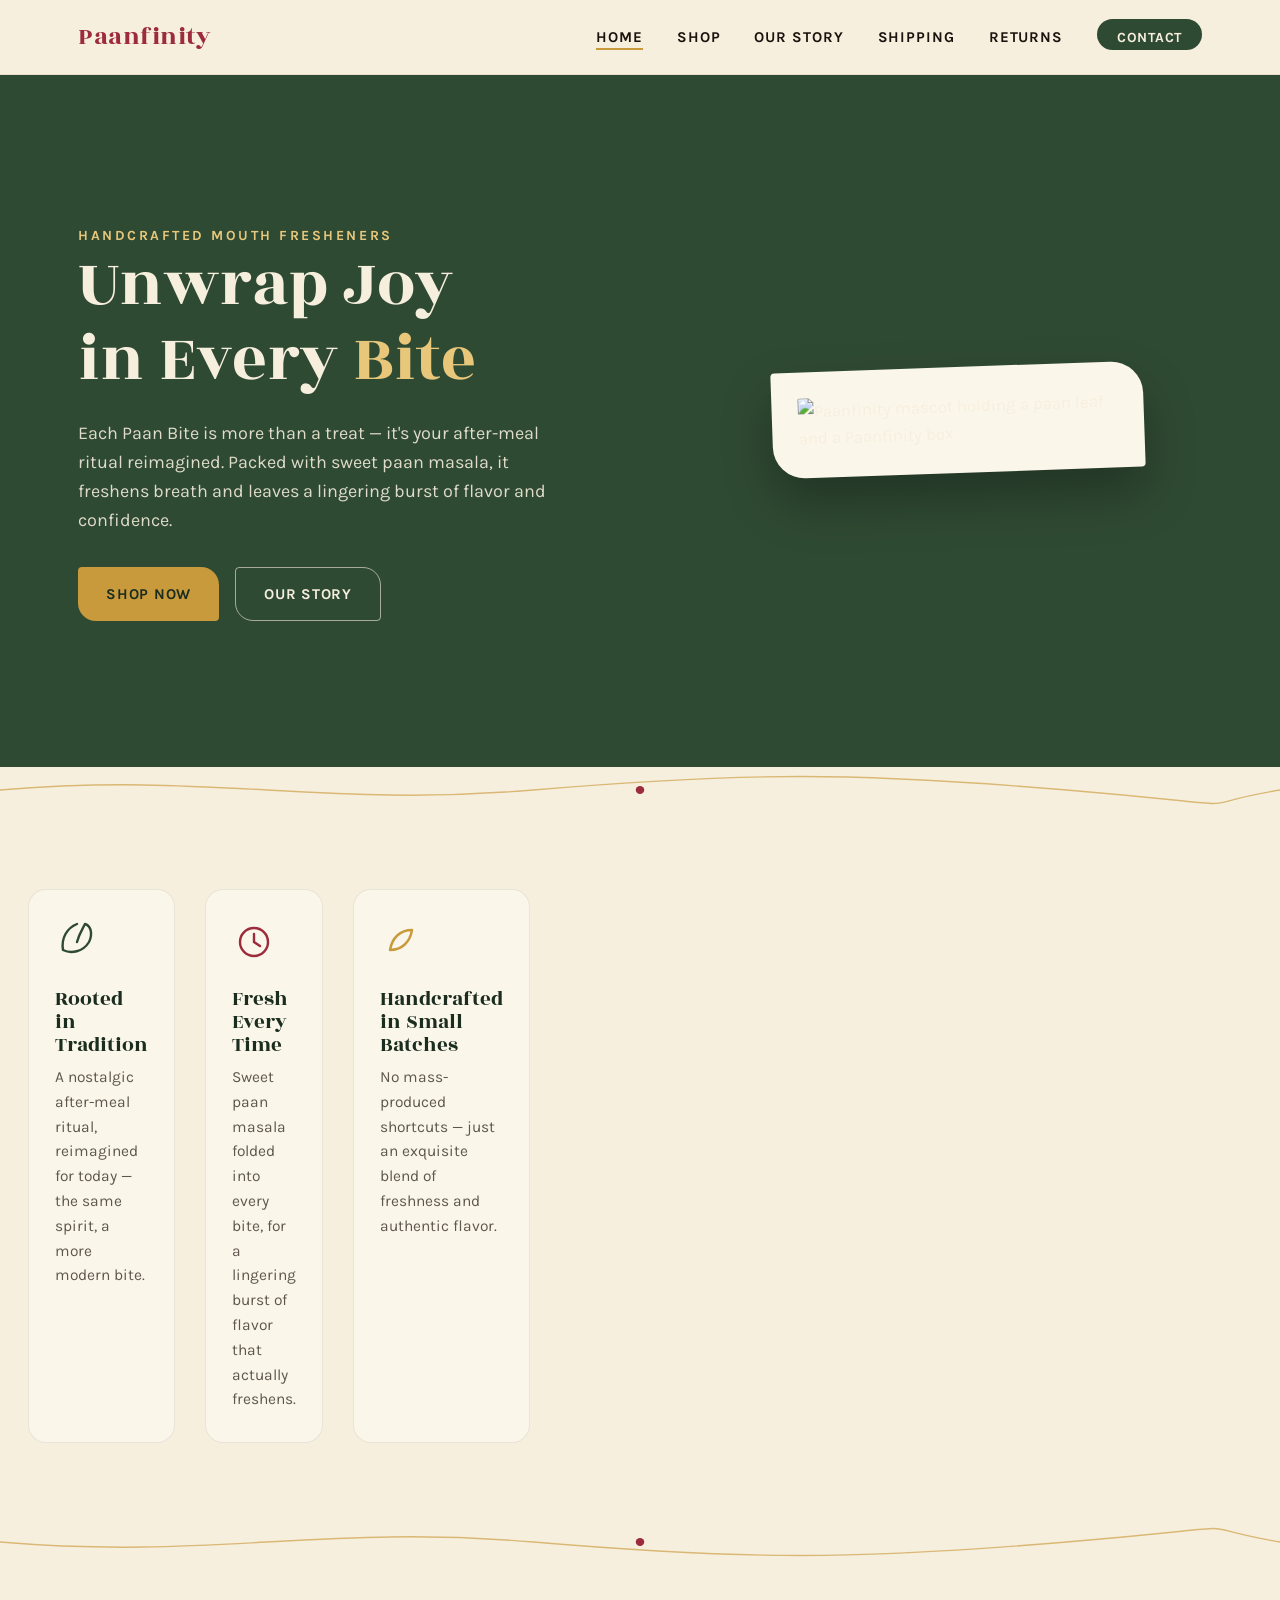
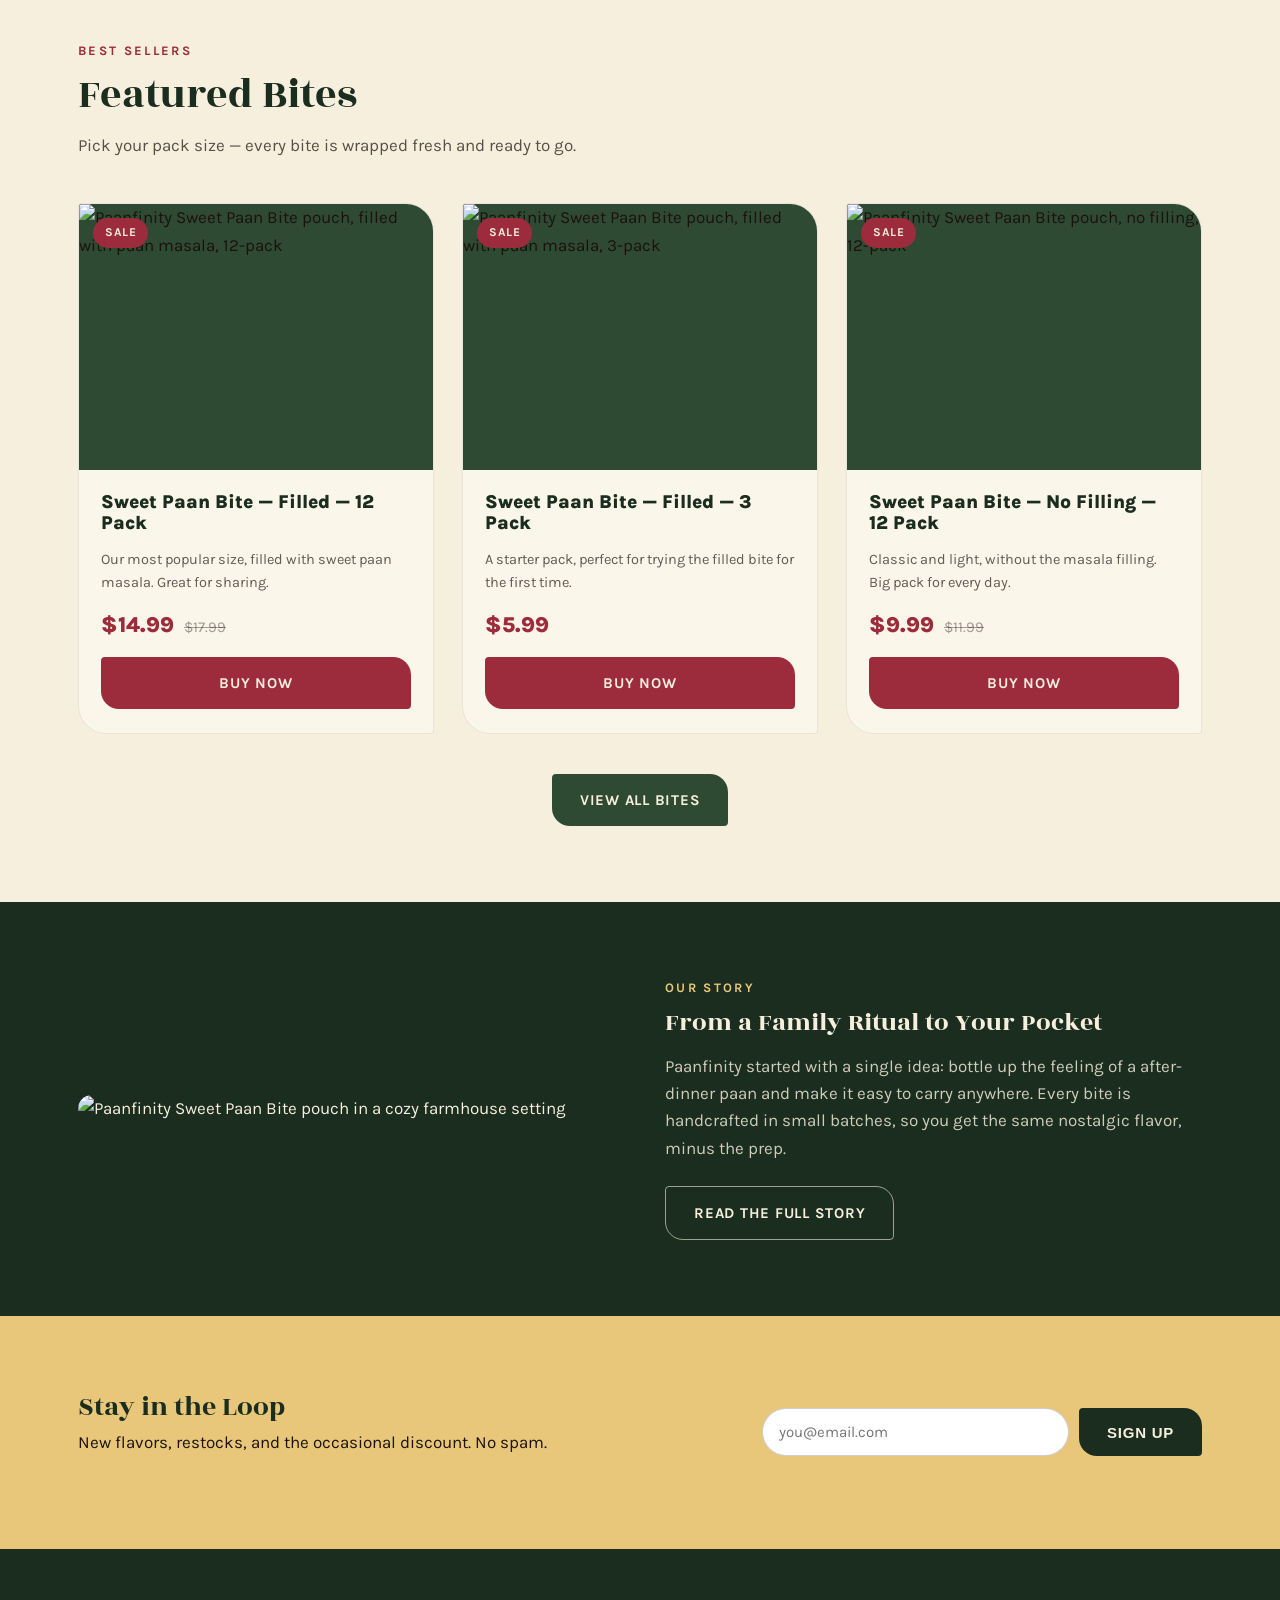
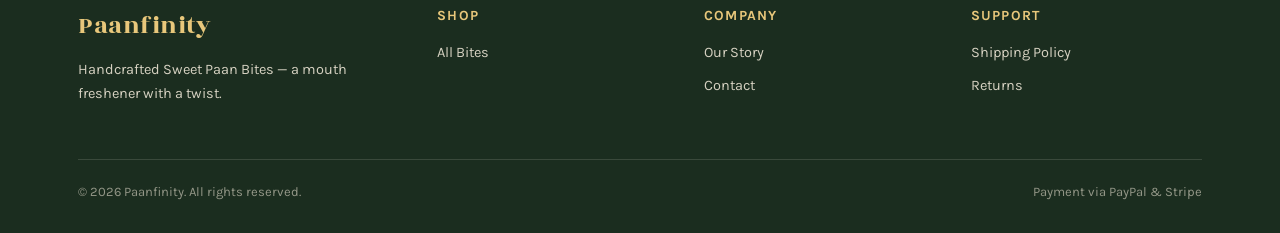
==== index.html @ 45550f02 "upload initial files" ====
<!doctype html>
<html lang="en">
<head>
<meta charset="UTF-8">
<meta name="viewport" content="width=device-width, initial-scale=1">
<title>Paanfinity — Unwrap Joy in Every Bite</title>
<meta name="description" content="Handcrafted Sweet Paan Bites — a mouth freshener with a twist. Packed with sweet paan masala, inspired by tradition.">
<link rel="preconnect" href="https://fonts.googleapis.com">
<link href="https://fonts.googleapis.com/css2?family=Rozha+One&family=Karla:wght@400;700;800&display=swap" rel="stylesheet">
<link rel="stylesheet" href="style.css">
</head>
<body>

<header class="nav">
  <div class="wrap">
    <a href="index.html" class="nav-logo">Paanfinity</a>
    <button class="nav-toggle" aria-label="Toggle menu">☰</button>
    <ul class="nav-links">
      <li><a href="index.html" aria-current="page">Home</a></li>
      <li><a href="shop.html">Shop</a></li>
      <li><a href="our-story.html">Our Story</a></li>
      <li><a href="shipping.html">Shipping</a></li>
      <li><a href="returns.html">Returns</a></li>
      <li><a href="contact.html" class="nav-cta">Contact</a></li>
    </ul>
  </div>
</header>

<section class="hero">
  <div class="wrap">
    <div class="hero-copy">
      <span class="hero-eyebrow">Handcrafted Mouth Fresheners</span>
      <h1>Unwrap Joy<br>in Every <em>Bite</em></h1>
      <p class="lede">Each Paan Bite is more than a treat — it's your after-meal ritual reimagined. Packed with sweet paan masala, it freshens breath and leaves a lingering burst of flavor and confidence.</p>
      <div class="hero-actions">
        <a href="shop.html" class="btn btn-primary">Shop Now</a>
        <a href="our-story.html" class="btn btn-outline">Our Story</a>
      </div>
    </div>
    <div class="hero-art">
      <div class="frame">
        <img src="assets/hero-mascot.jpg" alt="Paanfinity mascot holding a paan leaf and a Paanfinity box" width="320" height="auto">
      </div>
    </div>
  </div>
</section>

<svg class="leaf-divider" viewBox="0 0 1200 46" preserveAspectRatio="none" aria-hidden="true">
  <path d="M0 23 C 200 5, 300 41, 500 23 S 800 5, 1000 23 S 1100 41 1200 23"/>
  <circle cx="600" cy="23" r="4"/>
</svg>

<section class="values">
  <div class="wrap" style="display:grid; grid-template-columns:repeat(3,1fr); gap:30px;">
    <div class="value-card">
      <svg class="glyph" viewBox="0 0 44 44" fill="none"><path d="M22 4C12 8 6 18 8 30c8 4 20 2 26-8 4-8 2-16-4-18-3 6-6 10-8 18" stroke="#2F4A33" stroke-width="2.4" stroke-linecap="round" stroke-linejoin="round"/></svg>
      <h3>Rooted in Tradition</h3>
      <p>A nostalgic after-meal ritual, reimagined for today — the same spirit, a more modern bite.</p>
    </div>
    <div class="value-card">
      <svg class="glyph" viewBox="0 0 44 44" fill="none"><circle cx="22" cy="22" r="14" stroke="#9C2B3B" stroke-width="2.4"/><path d="M22 14v8l6 4" stroke="#9C2B3B" stroke-width="2.4" stroke-linecap="round"/></svg>
      <h3>Fresh Every Time</h3>
      <p>Sweet paan masala folded into every bite, for a lingering burst of flavor that actually freshens.</p>
    </div>
    <div class="value-card">
      <svg class="glyph" viewBox="0 0 44 44" fill="none"><path d="M10 30c2-12 10-20 22-20-2 12-10 20-22 20Z" stroke="#C99A3C" stroke-width="2.4" stroke-linejoin="round"/></svg>
      <h3>Handcrafted in Small Batches</h3>
      <p>No mass-produced shortcuts — just an exquisite blend of freshness and authentic flavor.</p>
    </div>
  </div>
</section>

<svg class="leaf-divider" viewBox="0 0 1200 46" preserveAspectRatio="none" aria-hidden="true">
  <path d="M0 23 C 200 41, 300 5, 500 23 S 800 41, 1000 23 S 1100 5 1200 23"/>
  <circle cx="600" cy="23" r="4"/>
</svg>

<section>
  <div class="wrap">
    <div class="section-head">
      <span class="section-eyebrow">Best Sellers</span>
      <h2>Featured Bites</h2>
      <p>Pick your pack size — every bite is wrapped fresh and ready to go.</p>
    </div>
    <div class="product-grid">

      <div class="product-card">
        <span class="badge">Sale</span>
        <div class="shot"><img src="assets/bite-pouch-holiday.jpeg" alt="Paanfinity Sweet Paan Bite pouch, filled with paan masala, 12-pack"></div>
        <div class="info">
          <h3>Sweet Paan Bite — Filled — 12 Pack</h3>
          <p class="desc">Our most popular size, filled with sweet paan masala. Great for sharing.</p>
          <div class="price-row"><span class="price-now">$14.99</span><span class="price-was">$17.99</span></div>
          <!-- TODO: replace with your real PayPal.me or Stripe Payment Link -->
          <a class="btn btn-buy" href="https://www.paypal.com/paypalme/yourbusiness/14.99" target="_blank" rel="noopener">Buy Now</a>
        </div>
      </div>

      <div class="product-card">
        <span class="badge">Sale</span>
        <div class="shot"><img src="assets/bite-pouch-marble.jpeg" alt="Paanfinity Sweet Paan Bite pouch, filled with paan masala, 3-pack"></div>
        <div class="info">
          <h3>Sweet Paan Bite — Filled — 3 Pack</h3>
          <p class="desc">A starter pack, perfect for trying the filled bite for the first time.</p>
          <div class="price-row"><span class="price-now">$5.99</span></div>
          <a class="btn btn-buy" href="https://www.paypal.com/paypalme/yourbusiness/5.99" target="_blank" rel="noopener">Buy Now</a>
        </div>
      </div>

      <div class="product-card">
        <span class="badge">Sale</span>
        <div class="shot"><img src="assets/bite-pouch-kitchen.jpeg" alt="Paanfinity Sweet Paan Bite pouch, no filling, 12-pack"></div>
        <div class="info">
          <h3>Sweet Paan Bite — No Filling — 12 Pack</h3>
          <p class="desc">Classic and light, without the masala filling. Big pack for every day.</p>
          <div class="price-row"><span class="price-now">$9.99</span><span class="price-was">$11.99</span></div>
          <a class="btn btn-buy" href="https://www.paypal.com/paypalme/yourbusiness/9.99" target="_blank" rel="noopener">Buy Now</a>
        </div>
      </div>

    </div>
    <div style="text-align:center; margin-top:40px;">
      <a href="shop.html" class="btn" style="background:var(--leaf); color:var(--cream);">View All Bites</a>
    </div>
  </div>
</section>

<section class="story-split">
  <div class="wrap">
    <img src="assets/bite-pouch-cottage.jpeg" alt="Paanfinity Sweet Paan Bite pouch in a cozy farmhouse setting">
    <div>
      <span class="section-eyebrow" style="color:var(--gold-soft);">Our Story</span>
      <h2>From a Family Ritual to Your Pocket</h2>
      <p>Paanfinity started with a single idea: bottle up the feeling of a after-dinner paan and make it easy to carry anywhere. Every bite is handcrafted in small batches, so you get the same nostalgic flavor, minus the prep.</p>
      <div style="margin-top:24px;">
        <a href="our-story.html" class="btn btn-outline">Read the Full Story</a>
      </div>
    </div>
  </div>
</section>

<section class="newsletter">
  <div class="wrap">
    <div>
      <h2>Stay in the Loop</h2>
      <p style="margin-top:6px;">New flavors, restocks, and the occasional discount. No spam.</p>
    </div>
    <!-- TODO: hook this up to a free form backend like Formspree, see README -->
    <form action="https://formspree.io/f/YOUR_FORM_ID" method="POST">
      <input type="email" name="email" placeholder="you@email.com" required aria-label="Email address">
      <button type="submit" class="btn">Sign Up</button>
    </form>
  </div>
</section>

<footer>
  <div class="wrap">
    <div class="footer-grid">
      <div class="footer-brand">
        <span class="nav-logo">Paanfinity</span>
        <p>Handcrafted Sweet Paan Bites — a mouth freshener with a twist.</p>
      </div>
      <div>
        <h4>Shop</h4>
        <ul>
          <li><a href="shop.html">All Bites</a></li>
        </ul>
      </div>
      <div>
        <h4>Company</h4>
        <ul>
          <li><a href="our-story.html">Our Story</a></li>
          <li><a href="contact.html">Contact</a></li>
        </ul>
      </div>
      <div>
        <h4>Support</h4>
        <ul>
          <li><a href="shipping.html">Shipping Policy</a></li>
          <li><a href="returns.html">Returns</a></li>
        </ul>
      </div>
    </div>
    <div class="footer-bottom">
      <span>© 2026 Paanfinity. All rights reserved.</span>
      <span>Payment via PayPal &amp; Stripe</span>
    </div>
  </div>
</footer>

<script src="script.js"></script>
</body>
</html>
---- style.css ----
/* =========================================================
   Paanfinity — shared stylesheet
   Design tokens: see comments below for the rationale.
   ========================================================= */

:root {
  /* Color — drawn from the product itself: betel leaf, the red
     stain paan leaves on the lips, foil wrapping, rice paper. */
  --ink:        #1B120D;   /* near-black, warm */
  --cream:      #F7EFDE;   /* rice-paper ivory */
  --cream-soft: #FBF6EA;
  --leaf:       #2F4A33;   /* betel leaf green */
  --leaf-dark:  #1B2D1F;
  --leaf-mid:   #3E5F44;
  --paan-red:   #9C2B3B;   /* paan-stained red */
  --paan-red-d: #7A1F2C;
  --gold:       #C99A3C;   /* foil accent */
  --gold-soft:  #E8C77B;
  --rose:       #D98C8C;

  --max: 1180px;
  --radius: 18px;
}

* { box-sizing: border-box; }
html { scroll-behavior: smooth; }

body {
  margin: 0;
  background: var(--cream);
  color: var(--ink);
  font-family: 'Karla', sans-serif;
  font-size: 17px;
  line-height: 1.6;
}

h1, h2, h3, .display {
  font-family: 'Rozha One', serif;
  font-weight: 400;
  line-height: 1.1;
  margin: 0;
  color: var(--leaf-dark);
}

a { color: inherit; text-decoration: none; }

img { max-width: 100%; display: block; }

.wrap {
  max-width: var(--max);
  margin: 0 auto;
  padding: 0 28px;
}

@media (prefers-reduced-motion: reduce) {
  * { animation: none !important; transition: none !important; }
}

/* ---------- focus ---------- */
a:focus-visible, button:focus-visible, input:focus-visible, textarea:focus-visible {
  outline: 3px solid var(--gold);
  outline-offset: 2px;
}

/* ---------- nav ---------- */
.nav {
  background: var(--cream);
  border-bottom: 1px solid rgba(27,18,13,0.08);
  position: sticky;
  top: 0;
  z-index: 50;
}
.nav .wrap {
  display: flex;
  align-items: center;
  justify-content: space-between;
  padding-top: 16px;
  padding-bottom: 16px;
}
.nav-logo {
  font-family: 'Rozha One', serif;
  font-size: 26px;
  color: var(--paan-red);
  letter-spacing: 0.5px;
}
.nav-links {
  display: flex;
  gap: 34px;
  list-style: none;
  margin: 0;
  padding: 0;
  font-size: 15px;
  font-weight: 700;
  text-transform: uppercase;
  letter-spacing: 0.06em;
}
.nav-links a {
  position: relative;
  padding-bottom: 4px;
}
.nav-links a::after {
  content: "";
  position: absolute;
  left: 0; right: 0; bottom: 0;
  height: 2px;
  background: var(--gold);
  transform: scaleX(0);
  transform-origin: left;
  transition: transform .25s ease;
}
.nav-links a:hover::after,
.nav-links a[aria-current="page"]::after { transform: scaleX(1); }
.nav-cta {
  background: var(--leaf);
  color: var(--cream) !important;
  padding: 10px 20px;
  border-radius: 999px;
  font-weight: 700;
  font-size: 14px;
  text-transform: uppercase;
  letter-spacing: 0.05em;
}
.nav-toggle { display: none; }

@media (max-width: 760px) {
  .nav-links { display: none; }
  .nav-toggle {
    display: inline-block;
    background: none;
    border: none;
    font-size: 26px;
    color: var(--leaf-dark);
    cursor: pointer;
  }
  .nav-links.open {
    display: flex;
    flex-direction: column;
    position: absolute;
    top: 100%;
    left: 0; right: 0;
    background: var(--cream);
    padding: 20px 28px 26px;
    gap: 18px;
    border-bottom: 1px solid rgba(27,18,13,0.08);
  }
}

/* ---------- leaf-vein divider — signature element ---------- */
.leaf-divider {
  display: block;
  width: 100%;
  height: 46px;
  margin: 0;
}
.leaf-divider path { stroke: var(--gold); stroke-width: 1.4; fill: none; opacity: .65; }
.leaf-divider circle { fill: var(--paan-red); }

/* ---------- hero ---------- */
.hero {
  background: var(--leaf);
  color: var(--cream);
  position: relative;
  overflow: hidden;
}
.hero .wrap {
  display: grid;
  grid-template-columns: 1.1fr 0.9fr;
  align-items: center;
  gap: 40px;
  padding-top: 70px;
  padding-bottom: 70px;
}
.hero-eyebrow {
  font-size: 14px;
  text-transform: uppercase;
  letter-spacing: 0.18em;
  color: var(--gold-soft);
  font-weight: 700;
  margin-bottom: 14px;
}
.hero h1 {
  color: var(--cream);
  font-size: clamp(42px, 6vw, 68px);
}
.hero h1 em {
  font-style: normal;
  color: var(--gold-soft);
}
.hero p.lede {
  margin-top: 22px;
  font-size: 18px;
  max-width: 480px;
  color: rgba(247,239,222,0.88);
}
.hero-actions { margin-top: 32px; display: flex; gap: 16px; flex-wrap: wrap; }
.hero-art {
  position: relative;
  display: flex;
  justify-content: center;
}
.hero-art .frame {
  background: var(--cream-soft);
  border-radius: 4px 32px 4px 32px;
  padding: 26px;
  box-shadow: 0 25px 50px rgba(0,0,0,0.28);
  transform: rotate(-2deg);
}
.hero-art img {
  max-width: 320px;
  display: block;
  border-radius: 2px 18px 2px 18px;
}

@media (max-width: 820px) {
  .hero .wrap { grid-template-columns: 1fr; text-align: left; padding-top: 48px; }
  .hero-art { order: -1; }
  .hero-art .frame { padding: 18px; }
  .hero-art img { max-width: 200px; margin: 0 auto; }
}

/* ---------- buttons ---------- */
.btn {
  display: inline-flex;
  align-items: center;
  gap: 8px;
  font-weight: 700;
  font-size: 15px;
  text-transform: uppercase;
  letter-spacing: 0.05em;
  padding: 14px 28px;
  border: none;
  cursor: pointer;
  border-radius: 4px 18px 4px 18px; /* one folded corner, like a wrapped leaf */
  transition: transform .18s ease, box-shadow .18s ease;
}
.btn:hover { transform: translateY(-2px); }
.btn-primary { background: var(--gold); color: var(--leaf-dark); }
.btn-primary:hover { box-shadow: 0 10px 22px rgba(201,154,60,0.4); }
.btn-outline {
  background: transparent;
  color: var(--cream);
  border: 1.5px solid rgba(247,239,222,0.6);
}
.btn-outline:hover { border-color: var(--gold-soft); color: var(--gold-soft); }
.btn-buy {
  background: var(--paan-red);
  color: var(--cream);
  width: 100%;
  justify-content: center;
}
.btn-buy:hover { background: var(--paan-red-d); box-shadow: 0 10px 22px rgba(156,43,59,0.35); }

/* ---------- section basics ---------- */
section { padding: 76px 0; }
.section-head { max-width: 640px; margin-bottom: 44px; }
.section-eyebrow {
  font-size: 13px;
  text-transform: uppercase;
  letter-spacing: 0.18em;
  font-weight: 700;
  color: var(--paan-red);
  margin-bottom: 10px;
  display: block;
}
.section-head h2 { font-size: clamp(30px, 4vw, 42px); }
.section-head p { margin-top: 14px; color: rgba(27,18,13,0.72); font-size: 17px; }

/* ---------- value props ---------- */
.values {
  display: grid;
  grid-template-columns: repeat(3, 1fr);
  gap: 30px;
}
.value-card {
  background: var(--cream-soft);
  border: 1px solid rgba(27,18,13,0.08);
  border-radius: var(--radius);
  padding: 30px 26px;
}
.value-card .glyph {
  width: 44px; height: 44px;
  margin-bottom: 16px;
}
.value-card h3 { font-size: 21px; margin-bottom: 8px; color: var(--leaf-dark); }
.value-card p { color: rgba(27,18,13,0.7); font-size: 15.5px; margin: 0; }

@media (max-width: 820px) { .values { grid-template-columns: 1fr; } }

/* ---------- product grid ---------- */
.product-grid {
  display: grid;
  grid-template-columns: repeat(3, 1fr);
  gap: 28px;
}
@media (max-width: 980px) { .product-grid { grid-template-columns: repeat(2, 1fr); } }
@media (max-width: 620px) { .product-grid { grid-template-columns: 1fr; } }

.product-card {
  background: var(--cream-soft);
  border-radius: 4px 28px 4px 28px; /* folded packet shape, echoes the buttons */
  overflow: hidden;
  border: 1px solid rgba(27,18,13,0.08);
  display: flex;
  flex-direction: column;
  position: relative;
}
.product-card .badge {
  position: absolute;
  top: 14px; left: 14px;
  background: var(--paan-red);
  color: var(--cream);
  font-size: 12px;
  font-weight: 700;
  text-transform: uppercase;
  letter-spacing: 0.05em;
  padding: 5px 12px;
  border-radius: 999px;
  z-index: 2;
}
.product-card .shot {
  background: var(--leaf);
  aspect-ratio: 4/3;
  overflow: hidden;
}
.product-card .shot img { width: 100%; height: 100%; object-fit: cover; }
.product-card .info { padding: 22px 22px 24px; display: flex; flex-direction: column; gap: 14px; flex: 1; }
.product-card h3 { font-size: 19px; color: var(--leaf-dark); font-family: 'Karla', sans-serif; font-weight: 800; }
.product-card .desc { font-size: 14.5px; color: rgba(27,18,13,0.68); margin: 0; flex: 1; }
.product-card .price-row { display: flex; align-items: baseline; gap: 10px; }
.price-now { font-size: 22px; font-weight: 800; color: var(--paan-red); }
.price-was { font-size: 15px; color: rgba(27,18,13,0.4); text-decoration: line-through; }

/* ---------- story split ---------- */
.story-split {
  background: var(--leaf-dark);
  color: var(--cream);
}
.story-split .wrap {
  display: grid;
  grid-template-columns: 1fr 1fr;
  gap: 50px;
  align-items: center;
}
.story-split img { border-radius: var(--radius); }
.story-split h2 { color: var(--cream); }
.story-split p { color: rgba(247,239,222,0.82); margin-top: 16px; }
@media (max-width: 820px) { .story-split .wrap { grid-template-columns: 1fr; } }

/* ---------- newsletter ---------- */
.newsletter {
  background: var(--gold-soft);
}
.newsletter .wrap {
  display: flex;
  align-items: center;
  justify-content: space-between;
  gap: 30px;
  flex-wrap: wrap;
}
.newsletter h2 { font-size: 28px; }
.newsletter form { display: flex; gap: 10px; flex: 1; max-width: 440px; }
.newsletter input[type="email"] {
  flex: 1;
  padding: 14px 16px;
  border-radius: 999px;
  border: 1.5px solid rgba(27,18,13,0.2);
  font-size: 15px;
  font-family: 'Karla', sans-serif;
}
.newsletter button {
  background: var(--leaf-dark);
  color: var(--cream);
}

/* ---------- generic content page ---------- */
.page-hero {
  background: var(--leaf);
  color: var(--cream);
  padding: 60px 0 50px;
}
.page-hero .wrap { max-width: 760px; }
.page-hero h1 { color: var(--cream); font-size: clamp(34px, 5vw, 52px); }
.page-hero p { margin-top: 14px; color: rgba(247,239,222,0.85); }

.prose { max-width: 720px; }
.prose h2 { margin-top: 38px; margin-bottom: 12px; font-size: 24px; color: var(--leaf-dark); }
.prose p { color: rgba(27,18,13,0.78); margin: 0 0 14px; }
.prose ul { color: rgba(27,18,13,0.78); padding-left: 20px; }
.prose li { margin-bottom: 8px; }

/* ---------- contact form ---------- */
.contact-grid {
  display: grid;
  grid-template-columns: 1fr 1fr;
  gap: 50px;
}
@media (max-width: 820px) { .contact-grid { grid-template-columns: 1fr; } }
.field { margin-bottom: 18px; }
.field label { display: block; font-weight: 700; font-size: 14px; margin-bottom: 6px; }
.field input, .field textarea {
  width: 100%;
  padding: 13px 14px;
  border-radius: 10px;
  border: 1.5px solid rgba(27,18,13,0.18);
  font-family: 'Karla', sans-serif;
  font-size: 15px;
  background: var(--cream-soft);
}
.contact-info-card {
  background: var(--leaf);
  color: var(--cream);
  border-radius: var(--radius);
  padding: 32px;
}
.contact-info-card h3 { color: var(--cream); font-size: 22px; margin-bottom: 14px; }
.contact-info-card p { color: rgba(247,239,222,0.85); margin: 0 0 10px; }

/* ---------- footer ---------- */
footer {
  background: var(--leaf-dark);
  color: rgba(247,239,222,0.85);
  padding: 56px 0 30px;
}
.footer-grid {
  display: grid;
  grid-template-columns: 1.4fr 1fr 1fr 1fr;
  gap: 36px;
  margin-bottom: 40px;
}
.footer-grid h4 {
  color: var(--gold-soft);
  font-size: 14px;
  text-transform: uppercase;
  letter-spacing: 0.08em;
  margin: 0 0 14px;
}
.footer-grid ul { list-style: none; padding: 0; margin: 0; display: flex; flex-direction: column; gap: 10px; font-size: 14.5px; }
.footer-grid ul a:hover { color: var(--gold-soft); }
.footer-brand .nav-logo { color: var(--gold-soft); }
.footer-brand p { font-size: 14.5px; margin-top: 12px; max-width: 280px; }
.footer-bottom {
  border-top: 1px solid rgba(247,239,222,0.14);
  padding-top: 22px;
  display: flex;
  justify-content: space-between;
  flex-wrap: wrap;
  gap: 12px;
  font-size: 13px;
  color: rgba(247,239,222,0.55);
}
@media (max-width: 820px) { .footer-grid { grid-template-columns: 1fr 1fr; } }
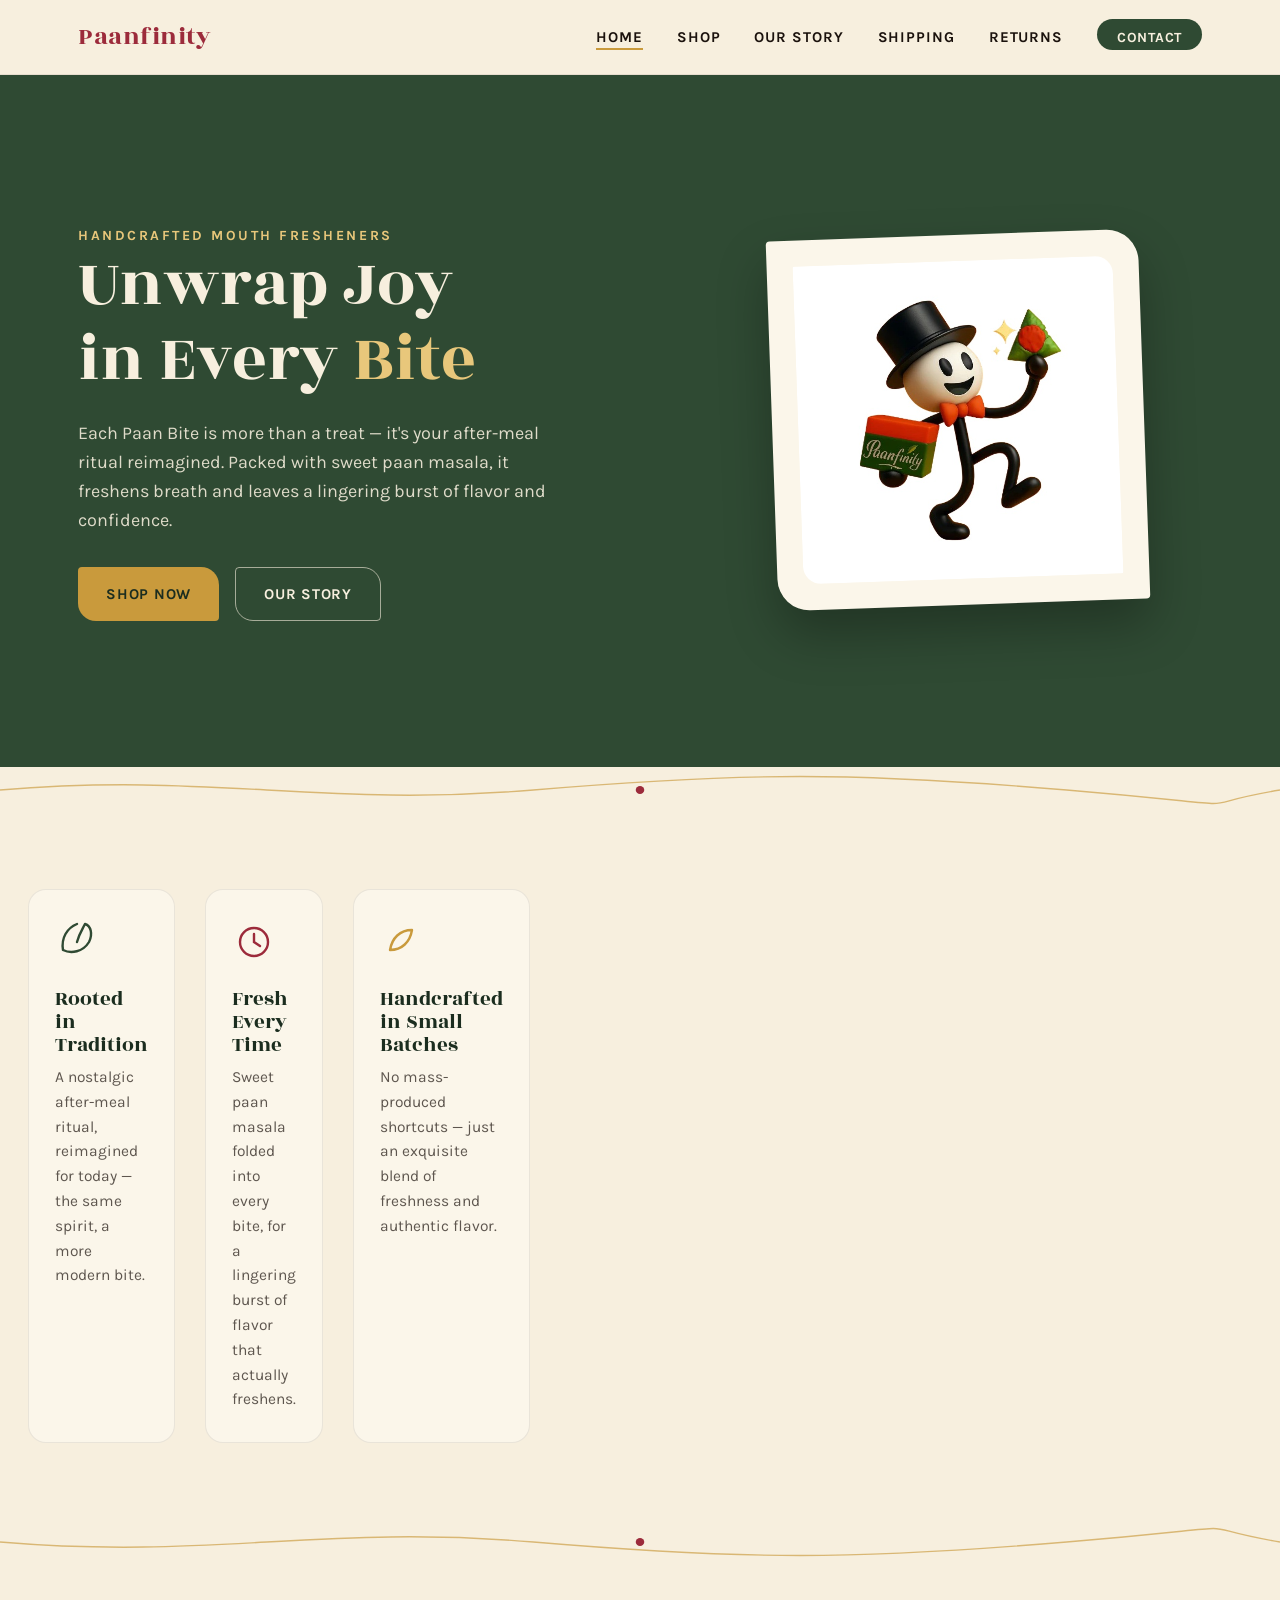
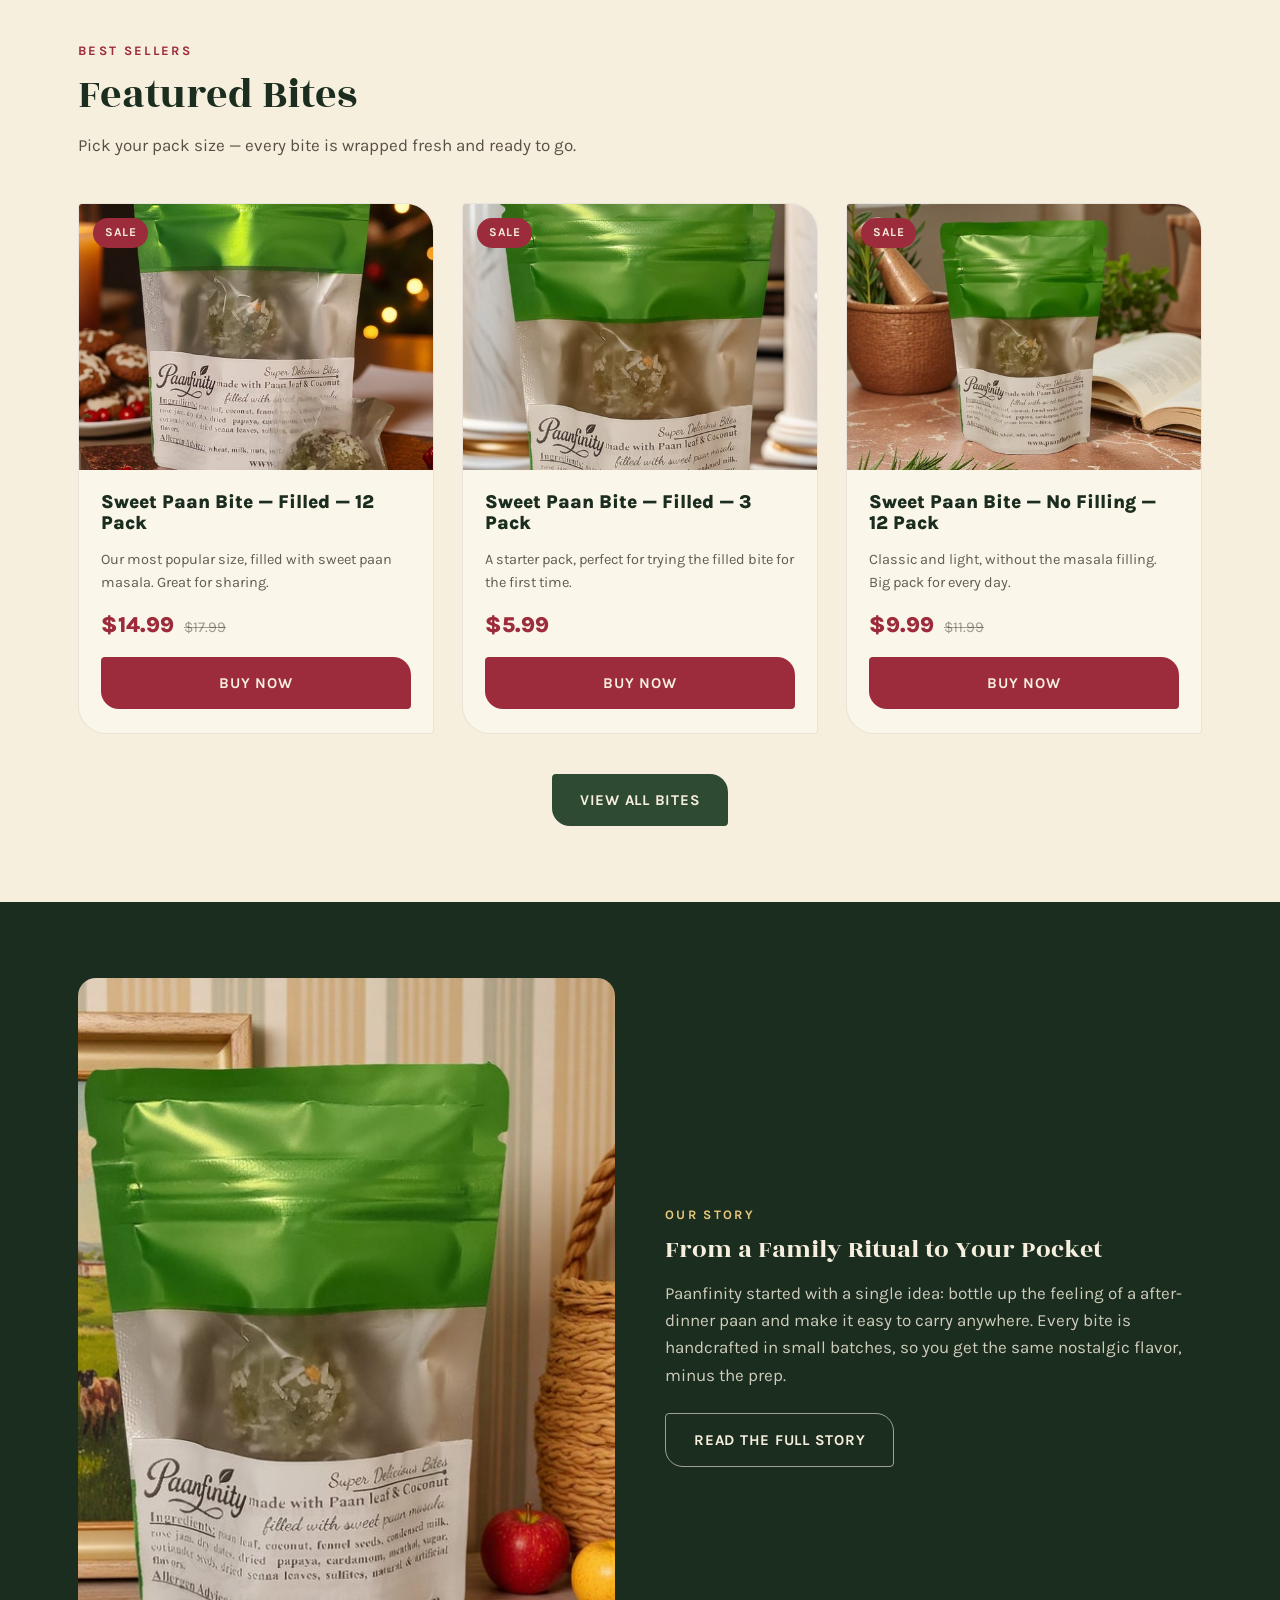
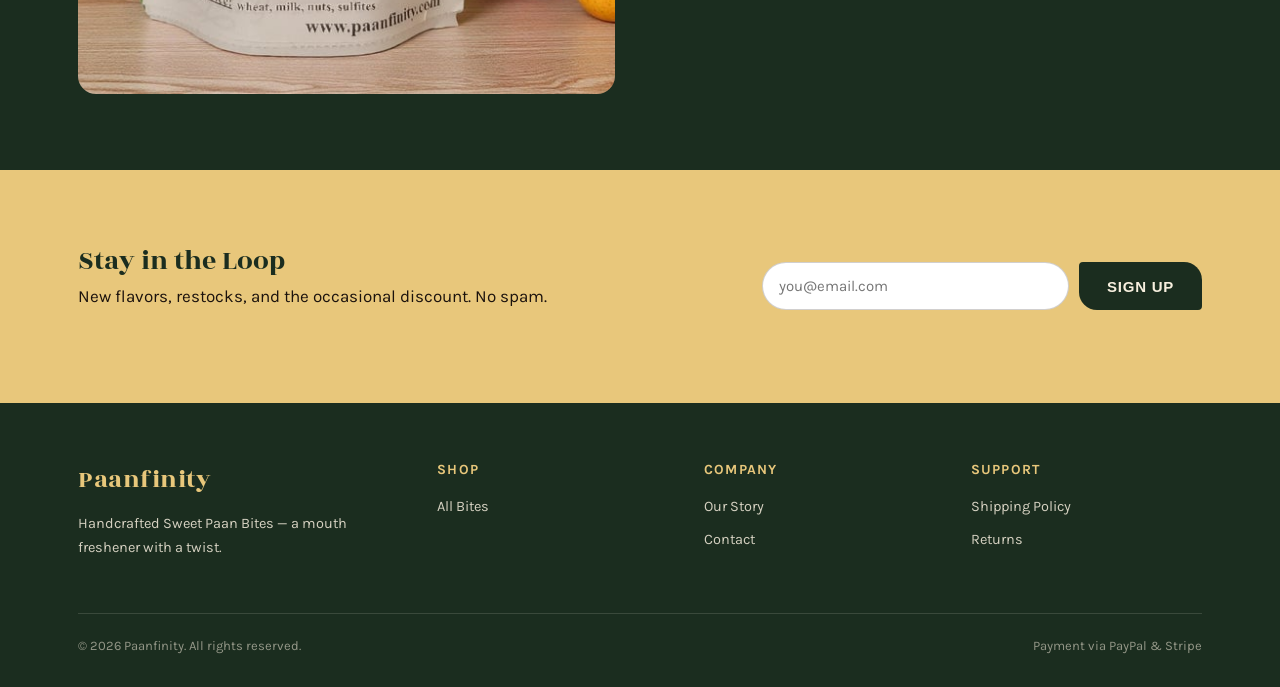
==== commit 04a092a3: "updat index.html & shop.html" ====
--- a/index.html
+++ b/index.html
@@ -39,7 +39,7 @@
     </div>
     <div class="hero-art">
       <div class="frame">
-        <img src="assets/hero-mascot.jpg" alt="Paanfinity mascot holding a paan leaf and a Paanfinity box" width="320" height="auto">
+        <img src="hero-mascot.jpg" alt="Paanfinity mascot holding a paan leaf and a Paanfinity box" width="320" height="auto">
       </div>
     </div>
   </div>
@@ -86,7 +86,7 @@
 
       <div class="product-card">
         <span class="badge">Sale</span>
-        <div class="shot"><img src="assets/bite-pouch-holiday.jpeg" alt="Paanfinity Sweet Paan Bite pouch, filled with paan masala, 12-pack"></div>
+        <div class="shot"><img src="bite-pouch-holiday.jpeg" alt="Paanfinity Sweet Paan Bite pouch, filled with paan masala, 12-pack"></div>
         <div class="info">
           <h3>Sweet Paan Bite — Filled — 12 Pack</h3>
           <p class="desc">Our most popular size, filled with sweet paan masala. Great for sharing.</p>
@@ -98,7 +98,7 @@
 
       <div class="product-card">
         <span class="badge">Sale</span>
-        <div class="shot"><img src="assets/bite-pouch-marble.jpeg" alt="Paanfinity Sweet Paan Bite pouch, filled with paan masala, 3-pack"></div>
+        <div class="shot"><img src="bite-pouch-marble.jpeg" alt="Paanfinity Sweet Paan Bite pouch, filled with paan masala, 3-pack"></div>
         <div class="info">
           <h3>Sweet Paan Bite — Filled — 3 Pack</h3>
           <p class="desc">A starter pack, perfect for trying the filled bite for the first time.</p>
@@ -109,7 +109,7 @@
 
       <div class="product-card">
         <span class="badge">Sale</span>
-        <div class="shot"><img src="assets/bite-pouch-kitchen.jpeg" alt="Paanfinity Sweet Paan Bite pouch, no filling, 12-pack"></div>
+        <div class="shot"><img src="bite-pouch-kitchen.jpeg" alt="Paanfinity Sweet Paan Bite pouch, no filling, 12-pack"></div>
         <div class="info">
           <h3>Sweet Paan Bite — No Filling — 12 Pack</h3>
           <p class="desc">Classic and light, without the masala filling. Big pack for every day.</p>
@@ -127,7 +127,7 @@
 
 <section class="story-split">
   <div class="wrap">
-    <img src="assets/bite-pouch-cottage.jpeg" alt="Paanfinity Sweet Paan Bite pouch in a cozy farmhouse setting">
+    <img src="bite-pouch-cottage.jpeg" alt="Paanfinity Sweet Paan Bite pouch in a cozy farmhouse setting">
     <div>
       <span class="section-eyebrow" style="color:var(--gold-soft);">Our Story</span>
       <h2>From a Family Ritual to Your Pocket</h2>
